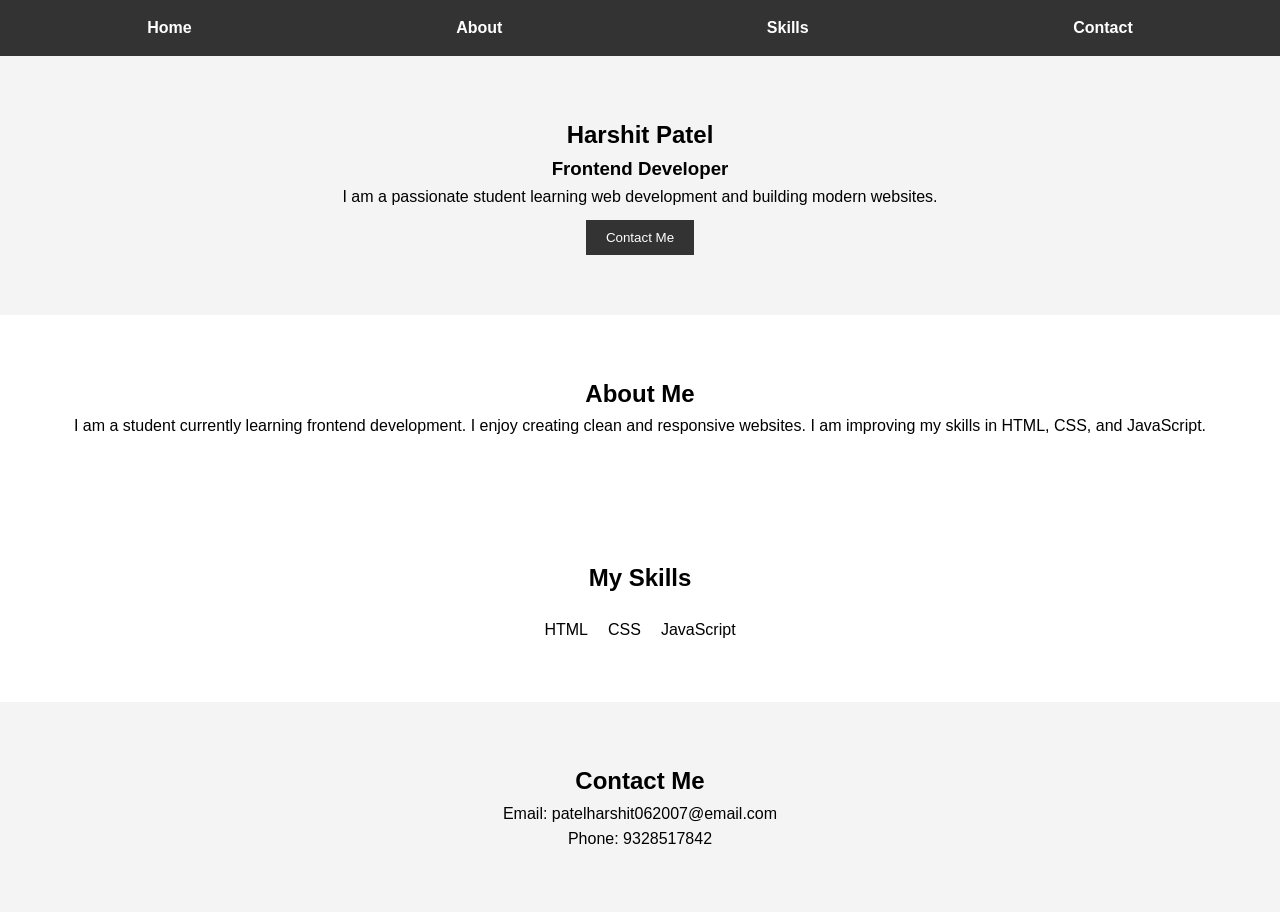
==== portfolio-website/index.html @ 1df8c0a7 "Add files via upload" ====
<!DOCTYPE html>
<html lang="en">
<head>
  <meta charset="UTF-8">
  <meta name="viewport" content="width=device-width, initial-scale=1.0">
  <title>My Portfolio</title>

  <!-- Link CSS -->
  <link rel="stylesheet" href="style.css">
</head>
<body>

<!-- Navbar -->
<nav>
  <ul>
    <li><a href="#home">Home</a></li>
    <li><a href="#about">About</a></li>
    <li><a href="#skills">Skills</a></li>
    <li><a href="#contact">Contact</a></li>
  </ul>
</nav>

<!-- Hero Section -->
<section id="home">
  <h1>Harshit Patel</h1>
  <h3>Frontend Developer</h3>
  <p>I am a passionate student learning web development and building modern websites.</p>
  <button onclick="location.href='#contact'">Contact Me</button>
</section>

<!-- About Section -->
<section id="about">
  <h2>About Me</h2>
  <p>
    I am a student currently learning frontend development.
    I enjoy creating clean and responsive websites.
    I am improving my skills in HTML, CSS, and JavaScript.
  </p>
</section>

<!-- Skills Section -->
<section id="skills">
  <h2>My Skills</h2>
  <div class="skills-list">
    <div>HTML</div>
    <div>CSS</div>
    <div>JavaScript</div>
  </div>
</section>

<!-- Contact Section -->
<section id="contact">
  <h2>Contact Me</h2>
  <p>Email: patelharshit062007@email.com</p>
  <p>Phone: 9328517842</p>
</section>

</body>
</html>
---- portfolio-website/style.css ----
* {
  margin: 0;
  padding: 0;
  box-sizing: border-box;
  font-family: Arial, sans-serif;
}

body {
  line-height: 1.6;
}

/* Navbar */
nav {
  background: #333;
  color: white;
  padding: 15px;
  position: sticky;
  top: 0;
}

nav ul {
  display: flex;
  justify-content: space-around;
  list-style: none;
}

nav a {
  color: white;
  text-decoration: none;
  font-weight: bold;
}

/* Sections */
section {
  padding: 60px 20px;
  text-align: center;
}

/* Hero */
#home {
  background: #f4f4f4;
}

button {
  padding: 10px 20px;
  margin-top: 10px;
  border: none;
  background: #333;
  color: white;
  cursor: pointer;
}

/* Skills */
.skills-list {
  display: flex;
  justify-content: center;
  gap: 20px;
  margin-top: 20px;
}

/* Contact */
#contact {
  background: #f4f4f4;
}

/* Smooth Scroll */
html {
  scroll-behavior: smooth;
}
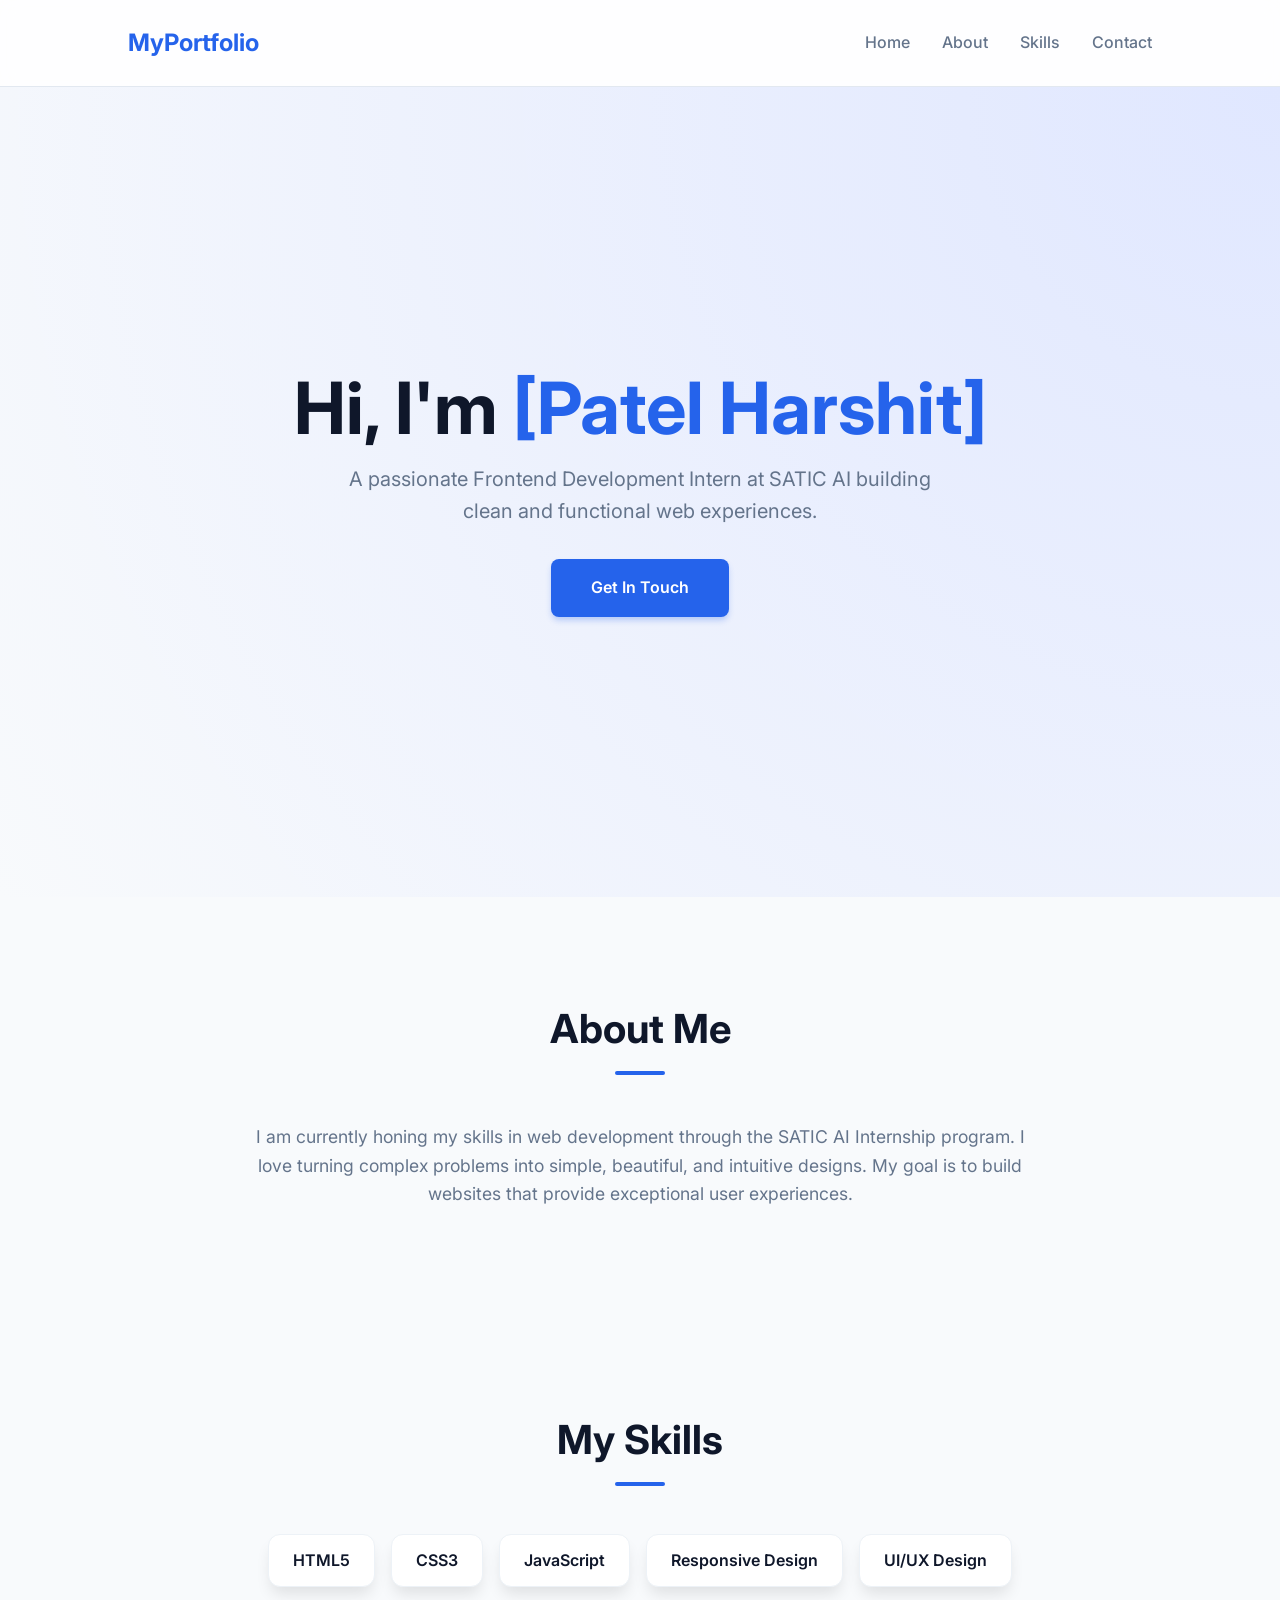
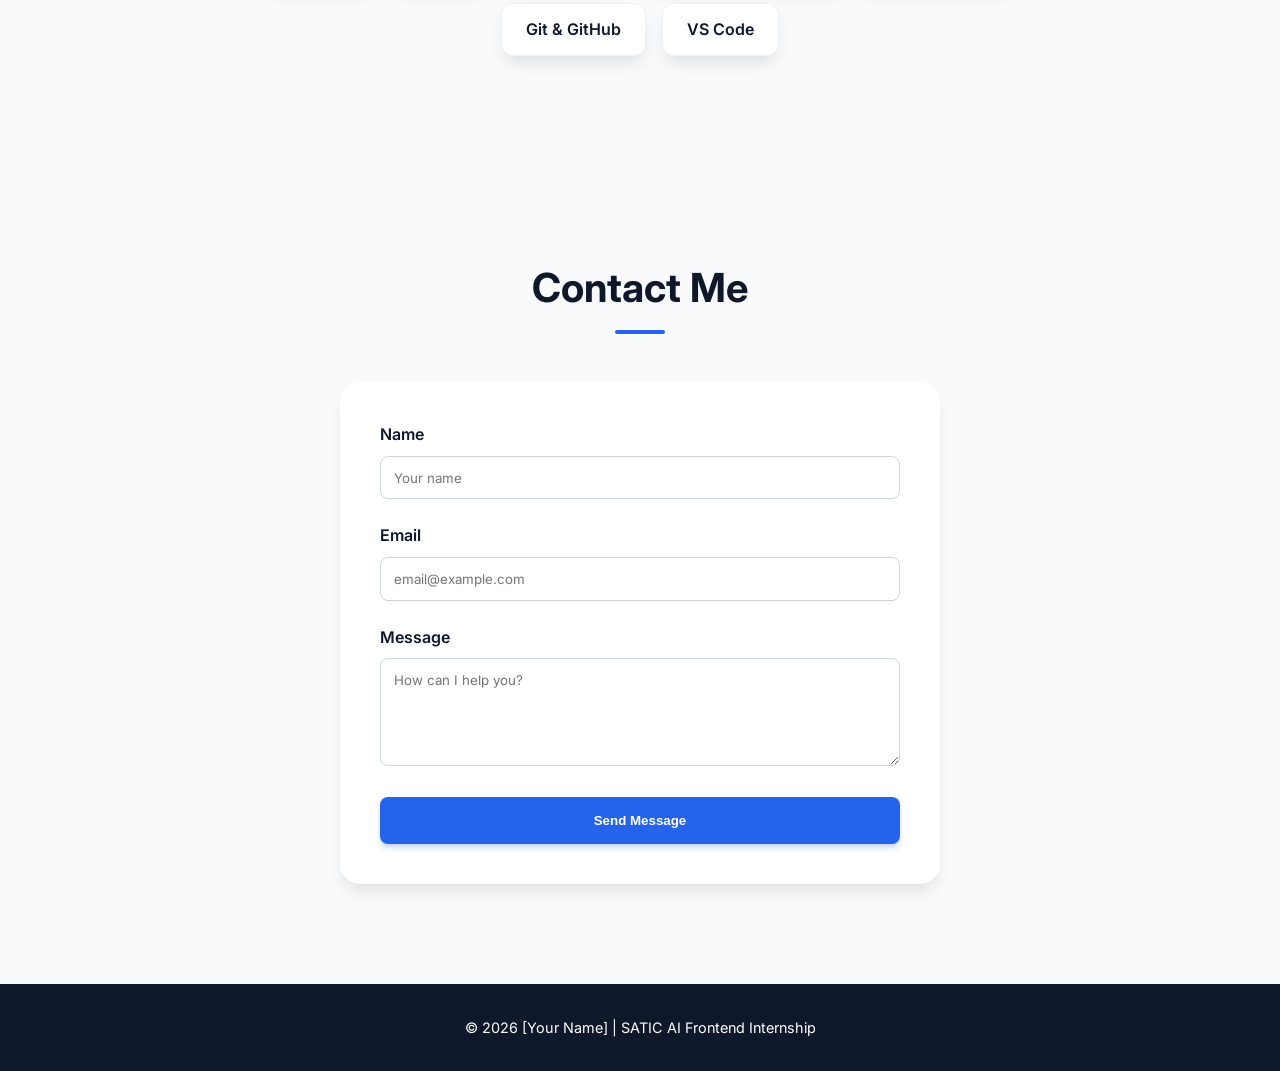
==== commit 3286d983: "Revamp portfolio website with new design and content Updated the portfolio website's structure, styl" ====
--- a/portfolio-website/index.html
+++ b/portfolio-website/index.html
@@ -1,59 +1,279 @@
 <!DOCTYPE html>
 <html lang="en">
 <head>
-  <meta charset="UTF-8">
-  <meta name="viewport" content="width=device-width, initial-scale=1.0">
-  <title>My Portfolio</title>
-
-  <!-- Link CSS -->
-  <link rel="stylesheet" href="style.css">
+    <meta charset="UTF-8">
+    <meta name="viewport" content="width=device-width, initial-scale=1.0">
+    <title>Student Portfolio | SATIC AI Internship</title>
+    <link href="https://fonts.googleapis.com/css2?family=Inter:wght@300;400;600;700&display=swap" rel="stylesheet">
+    <style>
+        /* --- CSS STYLING --- */
+        :root {
+            --primary: #2563eb;
+            --secondary: #64748b;
+            --dark: #0f172a;
+            --light: #f8fafc;
+            --white: #ffffff;
+            --shadow: 0 10px 15px -3px rgba(0, 0, 0, 0.1);
+        }
+
+        * {
+            margin: 0;
+            padding: 0;
+            box-sizing: border-box;
+            scroll-behavior: smooth;
+        }
+
+        body {
+            font-family: 'Inter', sans-serif;
+            background-color: var(--light);
+            color: var(--dark);
+            line-height: 1.6;
+        }
+
+        /* Navbar */
+        nav {
+            display: flex;
+            justify-content: space-between;
+            align-items: center;
+            padding: 1.5rem 10%;
+            background: rgba(255, 255, 255, 0.8);
+            backdrop-filter: blur(10px);
+            position: sticky;
+            top: 0;
+            z-index: 1000;
+            border-bottom: 1px solid #e2e8f0;
+        }
+
+        .logo {
+            font-size: 1.5rem;
+            font-weight: 700;
+            color: var(--primary);
+        }
+
+        nav ul {
+            display: flex;
+            list-style: none;
+            gap: 2rem;
+        }
+
+        nav a {
+            text-decoration: none;
+            color: var(--secondary);
+            font-weight: 500;
+            transition: color 0.3s;
+        }
+
+        nav a:hover {
+            color: var(--primary);
+        }
+
+        /* Hero Section */
+        #hero {
+            height: 90vh;
+            display: flex;
+            flex-direction: column;
+            justify-content: center;
+            align-items: center;
+            text-align: center;
+            padding: 0 10%;
+            background: radial-gradient(circle at top right, #e0e7ff, transparent);
+        }
+
+        #hero h1 {
+            font-size: clamp(2.5rem, 8vw, 4.5rem);
+            line-height: 1.1;
+            margin-bottom: 1rem;
+        }
+
+        #hero span {
+            color: var(--primary);
+        }
+
+        #hero p {
+            font-size: 1.25rem;
+            color: var(--secondary);
+            max-width: 600px;
+            margin-bottom: 2rem;
+        }
+
+        .cta-button {
+            padding: 1rem 2.5rem;
+            background: var(--primary);
+            color: var(--white);
+            text-decoration: none;
+            border-radius: 8px;
+            font-weight: 600;
+            box-shadow: 0 4px 6px -1px rgba(37, 99, 235, 0.3);
+            transition: transform 0.2s;
+        }
+
+        .cta-button:hover {
+            transform: translateY(-2px);
+        }
+
+        /* General Section Layout */
+        section {
+            padding: 100px 10%;
+        }
+
+        h2 {
+            font-size: 2.5rem;
+            margin-bottom: 3rem;
+            text-align: center;
+            position: relative;
+        }
+
+        h2::after {
+            content: '';
+            display: block;
+            width: 50px;
+            height: 4px;
+            background: var(--primary);
+            margin: 10px auto;
+            border-radius: 2px;
+        }
+
+        /* About Section */
+        #about p {
+            max-width: 800px;
+            margin: 0 auto;
+            text-align: center;
+            font-size: 1.1rem;
+            color: var(--secondary);
+        }
+
+        /* Skills Section - Tags Style */
+        .skills-grid {
+            display: flex;
+            flex-wrap: wrap;
+            justify-content: center;
+            gap: 1rem;
+            max-width: 900px;
+            margin: 0 auto;
+        }
+
+        .skill-tag {
+            background: var(--white);
+            padding: 0.8rem 1.5rem;
+            border-radius: 12px;
+            font-weight: 600;
+            box-shadow: var(--shadow);
+            border: 1px solid #edf2f7;
+            transition: all 0.3s;
+        }
+
+        .skill-tag:hover {
+            background: var(--primary);
+            color: var(--white);
+        }
+
+        /* Contact Section */
+        .contact-container {
+            max-width: 600px;
+            margin: 0 auto;
+            background: var(--white);
+            padding: 2.5rem;
+            border-radius: 20px;
+            box-shadow: var(--shadow);
+        }
+
+        .form-group {
+            margin-bottom: 1.5rem;
+        }
+
+        label {
+            display: block;
+            margin-bottom: 0.5rem;
+            font-weight: 600;
+        }
+
+        input, textarea {
+            width: 100%;
+            padding: 0.8rem;
+            border: 1px solid #cbd5e1;
+            border-radius: 8px;
+            font-family: inherit;
+        }
+
+        footer {
+            text-align: center;
+            padding: 2rem;
+            background: var(--dark);
+            color: var(--white);
+            font-size: 0.9rem;
+        }
+
+        /* Responsive Design */
+        @media (max-width: 768px) {
+            nav ul { display: none; } /* Simplified for mobile */
+            section { padding: 60px 5%; }
+        }
+    </style>
 </head>
 <body>
 
-<!-- Navbar -->
-<nav>
-  <ul>
-    <li><a href="#home">Home</a></li>
-    <li><a href="#about">About</a></li>
-    <li><a href="#skills">Skills</a></li>
-    <li><a href="#contact">Contact</a></li>
-  </ul>
-</nav>
-
-<!-- Hero Section -->
-<section id="home">
-  <h1>Harshit Patel</h1>
-  <h3>Frontend Developer</h3>
-  <p>I am a passionate student learning web development and building modern websites.</p>
-  <button onclick="location.href='#contact'">Contact Me</button>
-</section>
-
-<!-- About Section -->
-<section id="about">
-  <h2>About Me</h2>
-  <p>
-    I am a student currently learning frontend development.
-    I enjoy creating clean and responsive websites.
-    I am improving my skills in HTML, CSS, and JavaScript.
-  </p>
-</section>
-
-<!-- Skills Section -->
-<section id="skills">
-  <h2>My Skills</h2>
-  <div class="skills-list">
-    <div>HTML</div>
-    <div>CSS</div>
-    <div>JavaScript</div>
-  </div>
-</section>
-
-<!-- Contact Section -->
-<section id="contact">
-  <h2>Contact Me</h2>
-  <p>Email: patelharshit062007@email.com</p>
-  <p>Phone: 9328517842</p>
-</section>
+    <nav>
+        <div class="logo">MyPortfolio</div>
+        <ul>
+            <li><a href="#hero">Home</a></li>
+            <li><a href="#about">About</a></li>
+            <li><a href="#skills">Skills</a></li>
+            <li><a href="#contact">Contact</a></li>
+        </ul>
+    </nav>
+
+    <header id="hero">
+        <h1>Hi, I'm <span>[Patel Harshit]</span></h1>
+        <p>A passionate Frontend Development Intern at SATIC AI building clean and functional web experiences.</p>
+        <a href="#contact" class="cta-button">Get In Touch</a>
+    </header>
+
+    <section id="about">
+        <h2>About Me</h2>
+        <p>
+            I am currently honing my skills in web development through the SATIC AI Internship program. 
+            I love turning complex problems into simple, beautiful, and intuitive designs. My goal is to 
+            build websites that provide exceptional user experiences.
+        </p>
+    </section>
+
+    <section id="skills">
+        <h2>My Skills</h2>
+        <div class="skills-grid">
+            <div class="skill-tag">HTML5</div>
+            <div class="skill-tag">CSS3</div>
+            <div class="skill-tag">JavaScript</div>
+            <div class="skill-tag">Responsive Design</div>
+            <div class="skill-tag">UI/UX Design</div>
+            <div class="skill-tag">Git & GitHub</div>
+            <div class="skill-tag">VS Code</div>
+        </div>
+    </section>
+
+    <section id="contact">
+        <h2>Contact Me</h2>
+        <div class="contact-container">
+            <form>
+                <div class="form-group">
+                    <label>Name</label>
+                    <input type="text" placeholder="Your name">
+                </div>
+                <div class="form-group">
+                    <label>Email</label>
+                    <input type="email" placeholder="email@example.com">
+                </div>
+                <div class="form-group">
+                    <label>Message</label>
+                    <textarea rows="5" placeholder="How can I help you?"></textarea>
+                </div>
+                <button type="submit" class="cta-button" style="width: 100%; border: none; cursor: pointer;">Send Message</button>
+            </form>
+        </div>
+    </section>
+
+    <footer>
+        <p>&copy; 2026 [Your Name] | SATIC AI Frontend Internship</p>
+    </footer>
 
 </body>
-</html>+</html>
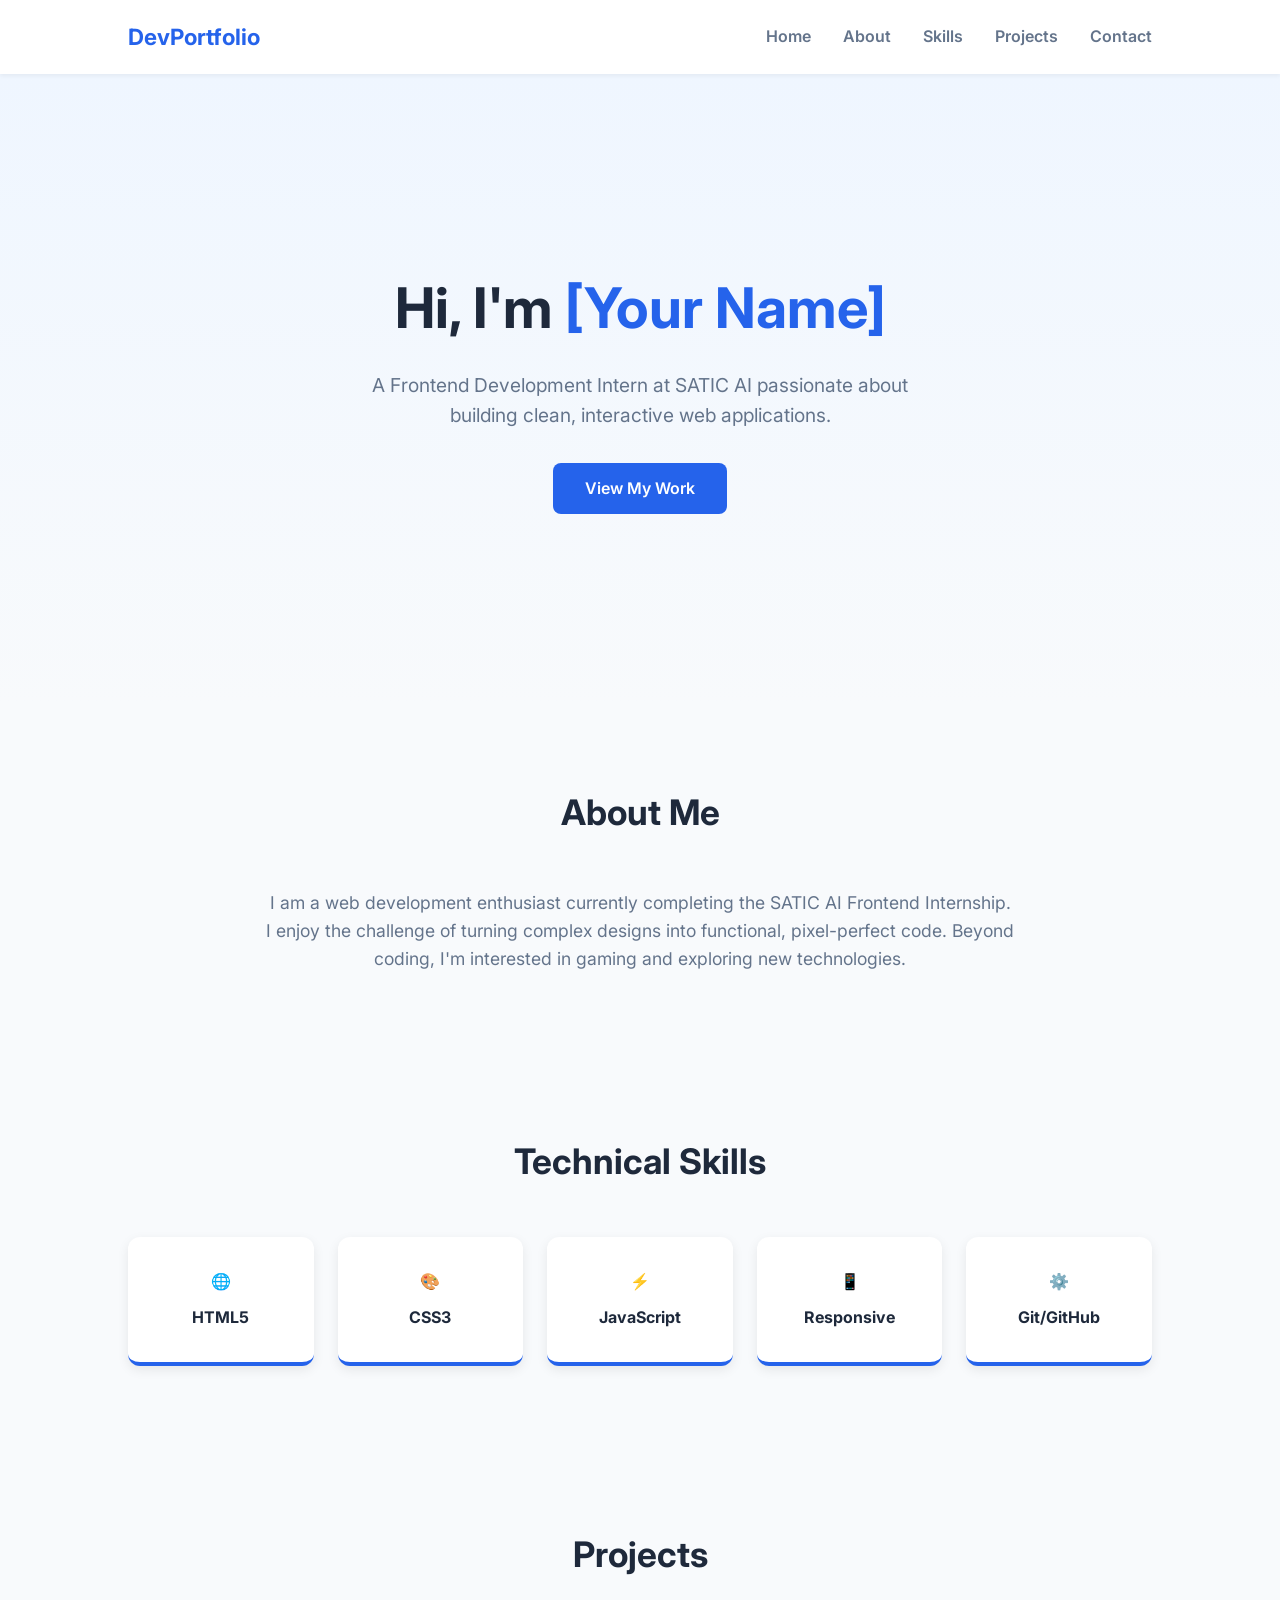
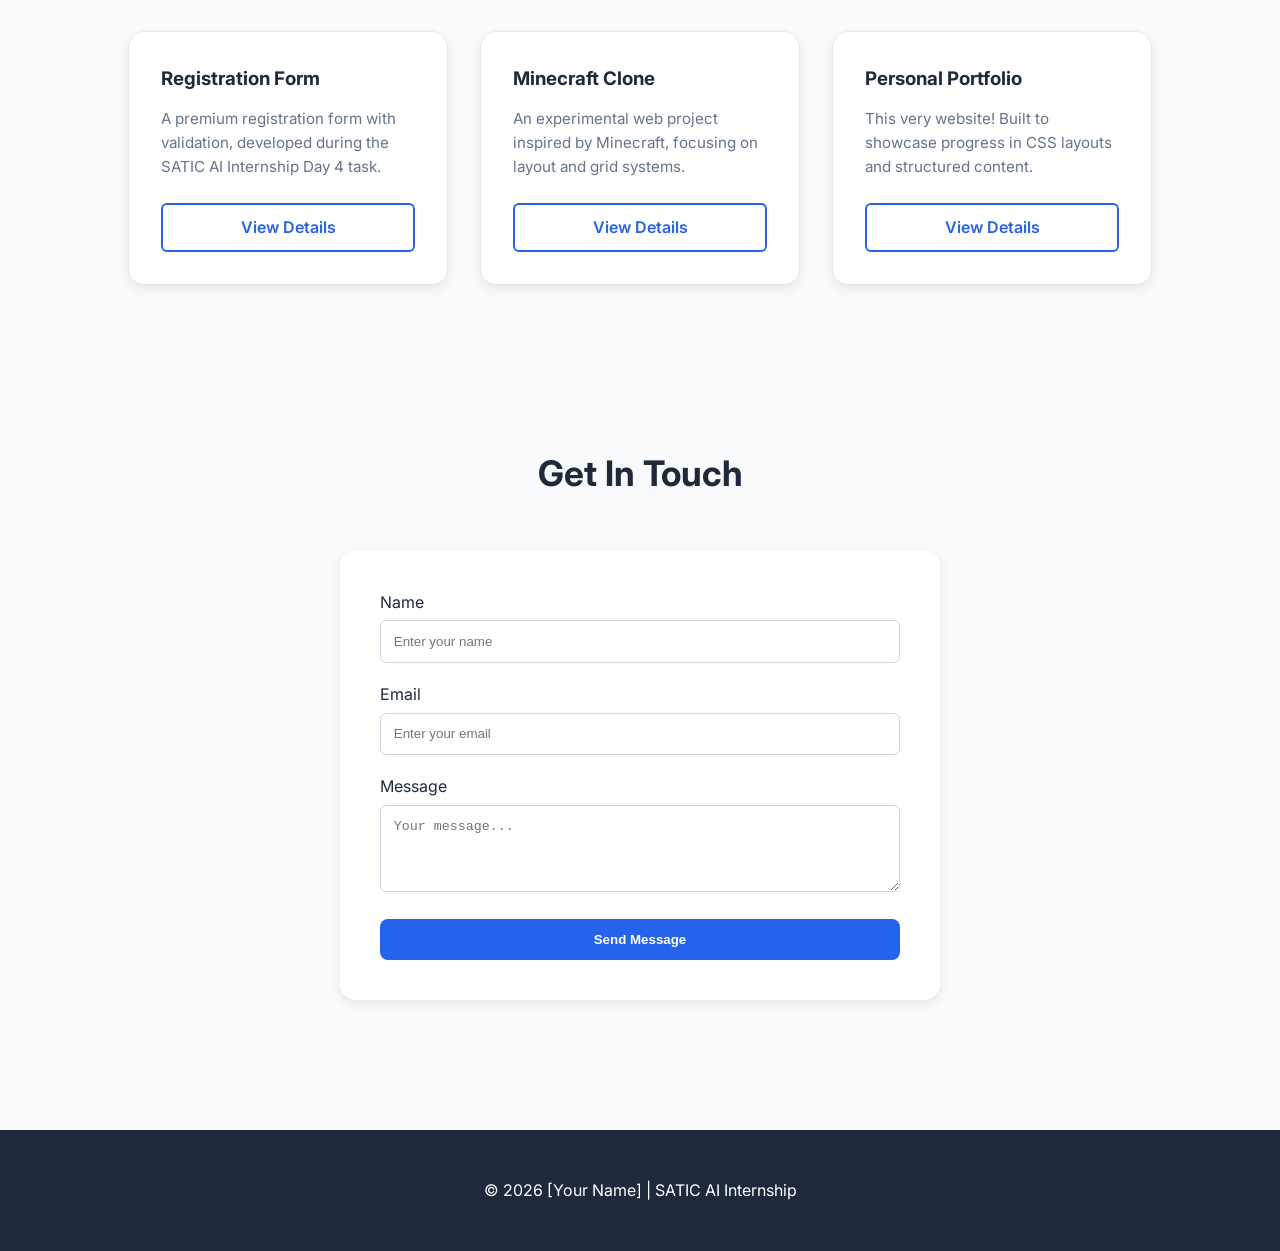
==== commit 5a0efbb5: "Revise portfolio website layout and content Updated the portfolio website with new content and style" ====
--- a/portfolio-website/index.html
+++ b/portfolio-website/index.html
@@ -3,49 +3,47 @@
 <head>
     <meta charset="UTF-8">
     <meta name="viewport" content="width=device-width, initial-scale=1.0">
-    <title>Student Portfolio | SATIC AI Internship</title>
-    <link href="https://fonts.googleapis.com/css2?family=Inter:wght@300;400;600;700&display=swap" rel="stylesheet">
+    <title>Portfolio | SATIC AI Internship Day 8</title>
+    <link href="https://fonts.googleapis.com/css2?family=Inter:wght@400;600;700&display=swap" rel="stylesheet">
     <style>
-        /* --- CSS STYLING --- */
+        /* --- CSS VARIABLES & RESET --- */
         :root {
             --primary: #2563eb;
+            --dark: #1e293b;
             --secondary: #64748b;
-            --dark: #0f172a;
-            --light: #f8fafc;
+            --light-bg: #f8fafc;
             --white: #ffffff;
-            --shadow: 0 10px 15px -3px rgba(0, 0, 0, 0.1);
+            --shadow: 0 4px 12px rgba(0, 0, 0, 0.08);
         }
 
         * {
             margin: 0;
             padding: 0;
             box-sizing: border-box;
-            scroll-behavior: smooth;
         }
 
         body {
             font-family: 'Inter', sans-serif;
-            background-color: var(--light);
+            background-color: var(--light-bg);
             color: var(--dark);
             line-height: 1.6;
         }
 
-        /* Navbar */
+        /* --- NAVIGATION --- */
         nav {
             display: flex;
             justify-content: space-between;
             align-items: center;
-            padding: 1.5rem 10%;
-            background: rgba(255, 255, 255, 0.8);
-            backdrop-filter: blur(10px);
+            padding: 1.2rem 10%;
+            background: var(--white);
+            box-shadow: 0 2px 4px rgba(0,0,0,0.05);
             position: sticky;
             top: 0;
             z-index: 1000;
-            border-bottom: 1px solid #e2e8f0;
         }
 
         .logo {
-            font-size: 1.5rem;
+            font-size: 1.4rem;
             font-weight: 700;
             color: var(--primary);
         }
@@ -59,7 +57,7 @@
         nav a {
             text-decoration: none;
             color: var(--secondary);
-            font-weight: 500;
+            font-weight: 600;
             transition: color 0.3s;
         }
 
@@ -67,21 +65,20 @@
             color: var(--primary);
         }
 
-        /* Hero Section */
+        /* --- HERO SECTION --- */
         #hero {
-            height: 90vh;
+            height: 70vh;
             display: flex;
             flex-direction: column;
             justify-content: center;
             align-items: center;
             text-align: center;
             padding: 0 10%;
-            background: radial-gradient(circle at top right, #e0e7ff, transparent);
+            background: linear-gradient(to bottom, #eff6ff, var(--light-bg));
         }
 
         #hero h1 {
-            font-size: clamp(2.5rem, 8vw, 4.5rem);
-            line-height: 1.1;
+            font-size: 3.5rem;
             margin-bottom: 1rem;
         }
 
@@ -90,190 +87,265 @@
         }
 
         #hero p {
-            font-size: 1.25rem;
+            font-size: 1.2rem;
             color: var(--secondary);
             max-width: 600px;
             margin-bottom: 2rem;
         }
 
-        .cta-button {
-            padding: 1rem 2.5rem;
+        .btn {
+            padding: 0.8rem 2rem;
             background: var(--primary);
             color: var(--white);
             text-decoration: none;
             border-radius: 8px;
             font-weight: 600;
-            box-shadow: 0 4px 6px -1px rgba(37, 99, 235, 0.3);
-            transition: transform 0.2s;
-        }
-
-        .cta-button:hover {
+            transition: transform 0.2s, box-shadow 0.2s;
+        }
+
+        .btn:hover {
             transform: translateY(-2px);
-        }
-
-        /* General Section Layout */
+            box-shadow: 0 4px 12px rgba(37, 99, 235, 0.3);
+        }
+
+        /* --- SECTIONS --- */
         section {
-            padding: 100px 10%;
+            padding: 80px 10%;
         }
 
         h2 {
-            font-size: 2.5rem;
+            font-size: 2.2rem;
             margin-bottom: 3rem;
             text-align: center;
-            position: relative;
-        }
-
-        h2::after {
-            content: '';
-            display: block;
-            width: 50px;
-            height: 4px;
-            background: var(--primary);
-            margin: 10px auto;
-            border-radius: 2px;
-        }
-
-        /* About Section */
+        }
+
+        /* --- ABOUT SECTION --- */
         #about p {
-            max-width: 800px;
+            max-width: 750px;
             margin: 0 auto;
             text-align: center;
+            color: var(--secondary);
             font-size: 1.1rem;
+        }
+
+        /* --- SKILLS SECTION (BOX STYLE) --- */
+        .skills-grid {
+            display: grid;
+            grid-template-columns: repeat(auto-fit, minmax(140px, 1fr));
+            gap: 1.5rem;
+        }
+
+        .skill-box {
+            background: var(--white);
+            padding: 2rem 1rem;
+            border-radius: 12px;
+            text-align: center;
+            box-shadow: var(--shadow);
+            border-bottom: 4px solid var(--primary);
+            transition: transform 0.3s;
+        }
+
+        .skill-box:hover {
+            transform: translateY(-5px);
+        }
+
+        .skill-box h3 {
+            font-size: 1rem;
+            margin-top: 10px;
+        }
+
+        /* --- PROJECTS SECTION (CARDS) --- */
+        .projects-grid {
+            display: grid;
+            grid-template-columns: repeat(auto-fit, minmax(300px, 1fr));
+            gap: 2rem;
+        }
+
+        .project-card {
+            background: var(--white);
+            border-radius: 16px;
+            padding: 2rem;
+            box-shadow: var(--shadow);
+            border: 1px solid #e2e8f0;
+            display: flex;
+            flex-direction: column;
+            justify-content: space-between;
+        }
+
+        .project-card h3 {
+            margin-bottom: 0.8rem;
+            color: var(--dark);
+        }
+
+        .project-card p {
             color: var(--secondary);
-        }
-
-        /* Skills Section - Tags Style */
-        .skills-grid {
-            display: flex;
-            flex-wrap: wrap;
-            justify-content: center;
-            gap: 1rem;
-            max-width: 900px;
-            margin: 0 auto;
-        }
-
-        .skill-tag {
-            background: var(--white);
-            padding: 0.8rem 1.5rem;
-            border-radius: 12px;
+            margin-bottom: 1.5rem;
+            font-size: 0.95rem;
+        }
+
+        .btn-outline {
+            display: inline-block;
+            padding: 0.6rem 1.2rem;
+            border: 2px solid var(--primary);
+            color: var(--primary);
+            text-decoration: none;
+            border-radius: 6px;
             font-weight: 600;
-            box-shadow: var(--shadow);
-            border: 1px solid #edf2f7;
+            text-align: center;
             transition: all 0.3s;
         }
 
-        .skill-tag:hover {
+        .btn-outline:hover {
             background: var(--primary);
             color: var(--white);
         }
 
-        /* Contact Section */
-        .contact-container {
+        /* --- CONTACT SECTION --- */
+        .contact-card {
             max-width: 600px;
             margin: 0 auto;
             background: var(--white);
             padding: 2.5rem;
-            border-radius: 20px;
+            border-radius: 16px;
             box-shadow: var(--shadow);
         }
 
         .form-group {
-            margin-bottom: 1.5rem;
-        }
-
-        label {
-            display: block;
-            margin-bottom: 0.5rem;
-            font-weight: 600;
+            margin-bottom: 1.2rem;
         }
 
         input, textarea {
             width: 100%;
             padding: 0.8rem;
             border: 1px solid #cbd5e1;
-            border-radius: 8px;
-            font-family: inherit;
-        }
-
+            border-radius: 6px;
+            margin-top: 5px;
+        }
+
+        /* --- FOOTER --- */
         footer {
             text-align: center;
-            padding: 2rem;
+            padding: 3rem;
             background: var(--dark);
             color: var(--white);
-            font-size: 0.9rem;
-        }
-
-        /* Responsive Design */
+            margin-top: 50px;
+        }
+
+        /* --- RESPONSIVE --- */
         @media (max-width: 768px) {
-            nav ul { display: none; } /* Simplified for mobile */
-            section { padding: 60px 5%; }
+            #hero h1 { font-size: 2.5rem; }
+            nav ul { display: none; }
         }
     </style>
 </head>
 <body>
 
     <nav>
-        <div class="logo">MyPortfolio</div>
+        <div class="logo">DevPortfolio</div>
         <ul>
             <li><a href="#hero">Home</a></li>
             <li><a href="#about">About</a></li>
             <li><a href="#skills">Skills</a></li>
+            <li><a href="#projects">Projects</a></li>
             <li><a href="#contact">Contact</a></li>
         </ul>
     </nav>
 
     <header id="hero">
-        <h1>Hi, I'm <span>[Patel Harshit]</span></h1>
-        <p>A passionate Frontend Development Intern at SATIC AI building clean and functional web experiences.</p>
-        <a href="#contact" class="cta-button">Get In Touch</a>
+        <h1>Hi, I'm <span>[Your Name]</span></h1>
+        <p>A Frontend Development Intern at SATIC AI passionate about building clean, interactive web applications.</p>
+        <a href="#projects" class="btn">View My Work</a>
     </header>
 
     <section id="about">
         <h2>About Me</h2>
         <p>
-            I am currently honing my skills in web development through the SATIC AI Internship program. 
-            I love turning complex problems into simple, beautiful, and intuitive designs. My goal is to 
-            build websites that provide exceptional user experiences.
+            I am a web development enthusiast currently completing the SATIC AI Frontend Internship. 
+            I enjoy the challenge of turning complex designs into functional, pixel-perfect code. 
+            Beyond coding, I'm interested in gaming and exploring new technologies.
         </p>
     </section>
 
     <section id="skills">
-        <h2>My Skills</h2>
+        <h2>Technical Skills</h2>
         <div class="skills-grid">
-            <div class="skill-tag">HTML5</div>
-            <div class="skill-tag">CSS3</div>
-            <div class="skill-tag">JavaScript</div>
-            <div class="skill-tag">Responsive Design</div>
-            <div class="skill-tag">UI/UX Design</div>
-            <div class="skill-tag">Git & GitHub</div>
-            <div class="skill-tag">VS Code</div>
+            <div class="skill-box">
+                <span>🌐</span>
+                <h3>HTML5</h3>
+            </div>
+            <div class="skill-box">
+                <span>🎨</span>
+                <h3>CSS3</h3>
+            </div>
+            <div class="skill-box">
+                <span>⚡</span>
+                <h3>JavaScript</h3>
+            </div>
+            <div class="skill-box">
+                <span>📱</span>
+                <h3>Responsive</h3>
+            </div>
+            <div class="skill-box">
+                <span>⚙️</span>
+                <h3>Git/GitHub</h3>
+            </div>
         </div>
     </section>
 
+    <section id="projects">
+        <h2>Projects</h2>
+        <div class="projects-grid">
+            <div class="project-card">
+                <div>
+                    <h3>Registration Form</h3>
+                    <p>A premium registration form with validation, developed during the SATIC AI Internship Day 4 task.</p>
+                </div>
+                <a href="#" class="btn-outline">View Details</a>
+            </div>
+
+            <div class="project-card">
+                <div>
+                    <h3>Minecraft Clone</h3>
+                    <p>An experimental web project inspired by Minecraft, focusing on layout and grid systems.</p>
+                </div>
+                <a href="#" class="btn-outline">View Details</a>
+            </div>
+
+            <div class="project-card">
+                <div>
+                    <h3>Personal Portfolio</h3>
+                    <p>This very website! Built to showcase progress in CSS layouts and structured content.</p>
+                </div>
+                <a href="#" class="btn-outline">View Details</a>
+            </div>
+        </div>
+    </section>
+
     <section id="contact">
-        <h2>Contact Me</h2>
-        <div class="contact-container">
+        <h2>Get In Touch</h2>
+        <div class="contact-card">
             <form>
                 <div class="form-group">
                     <label>Name</label>
-                    <input type="text" placeholder="Your name">
+                    <input type="text" placeholder="Enter your name">
                 </div>
                 <div class="form-group">
                     <label>Email</label>
-                    <input type="email" placeholder="email@example.com">
+                    <input type="email" placeholder="Enter your email">
                 </div>
                 <div class="form-group">
                     <label>Message</label>
-                    <textarea rows="5" placeholder="How can I help you?"></textarea>
-                </div>
-                <button type="submit" class="cta-button" style="width: 100%; border: none; cursor: pointer;">Send Message</button>
+                    <textarea rows="4" placeholder="Your message..."></textarea>
+                </div>
+                <button type="submit" class="btn" style="width: 100%; border: none; cursor: pointer;">Send Message</button>
             </form>
         </div>
     </section>
 
     <footer>
-        <p>&copy; 2026 [Your Name] | SATIC AI Frontend Internship</p>
+        <p>&copy; 2026 [Your Name] | SATIC AI Internship</p>
     </footer>
 
 </body>
-</html>
+    </html>
+    
